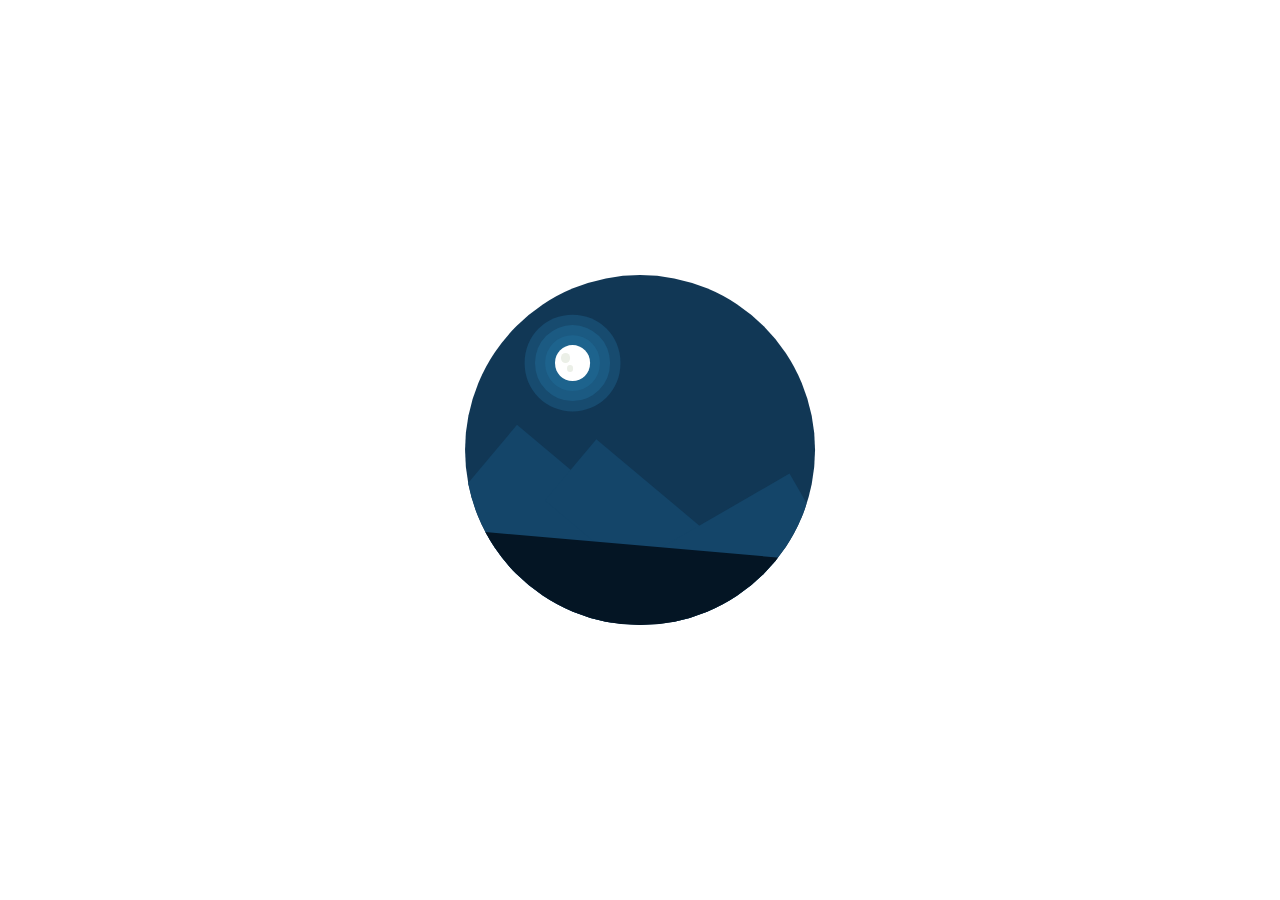
==== Night Sky (Coding Artist)/index.html @ d01d8741 "to continue" ====
<!DOCTYPE html>
<html lang="en">
<head>
    <meta charset="UTF-8">
    <meta name="viewport" content="width=device-width, initial-scale=1.0">
    <link rel="stylesheet" href="styles.css">
    <title>Night Sky - Coding Artist</title>
</head>
<body>
    <div class="container">
        <div class="moon"></div>
        <div class="mountains"></div>
        <div class="land">
            <div class="windmill">
                <div class="light"></div>
                <div class="blades"></div>
            </div>
        </div>
    </div>    
</body>
</html>
---- Night Sky (Coding Artist)/styles.css ----
*,
::before,
::after {
    padding: 0;
    margin: 0;
    box-sizing: border-box;
}

.container {
    background-color: #113755;
    width: 21.87em;     /* 350px */
    height: 21.87em;
    position: absolute;
    top: 50%;
    left: 50%;
    transform: translate(-50%, -50%);
    border-radius: 50%;
    overflow: hidden;
}

.mountains {
    background-color: #144569;
    width: 7.5em;
    height: 12.5em;
    position: absolute;
    left: 1.9em;
    bottom: -0.62em;
    transform: rotate(-50deg);
}

.mountains::before {
    content: "";
    position: absolute;
    width: 8.75em;
    height: 5em;
    background-color: #144569;
    left: 3.12em;
    bottom: 1.25em;
    transform: rotate(-90deg);
}

.mountains::after {
    content: "";
    position: absolute;
    width: 11em;
    height: 6.25em;
    background-color: #144569;
    left: 4.4em;
    bottom: -6.7em;
    transform: rotate(20deg);
}

.land {
    position: absolute;
    width: 28.12em;
    height: 5em;
    background-color: #041524;
    bottom: -0.31em;
    transform: rotate(5deg);
}

.moon {
    width: 2.2em;
    height: 2.2em;
    background-color: white;
    border-radius: 50%;
    position: absolute;
    left: 5.62em;
    top: 4.4em;
    box-shadow: 0 0 0 0.62rem rgba(32, 105, 149, 0.6),
    0 0 0 1.25rem rgba(32, 105, 149, 0.5),
    0 0 0 1.9rem rgba(32, 105, 149, 0.4);
}

.moon::before {
    position: absolute;
    content: "";
    background-color: #ebefe7;
    width: 0.62em;
    height: 0.62em;
    top: 0.5em;
    left: 0.35em;
    border-radius: 50%;
}

.moon::after {
    position: absolute;
    content: "";
    background-color: #ebefe7;
    width: 0.40em;
    height: 0.40em;
    top: 1.25em;
    left: 0.75em;
    border-radius: 50%;
}
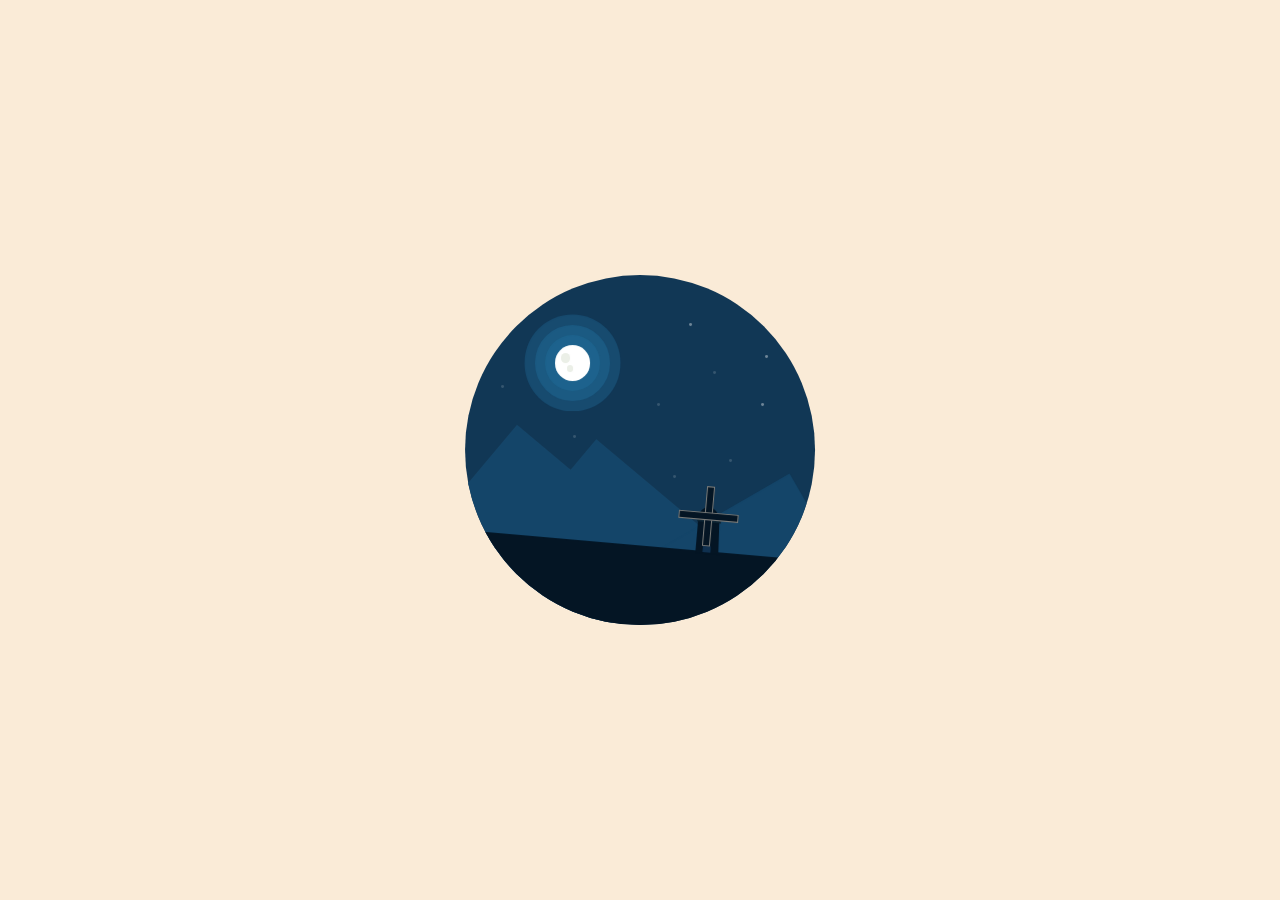
==== commit fc47d163: "Complete :)" ====
--- a/Night Sky (Coding Artist)/index.html
+++ b/Night Sky (Coding Artist)/index.html
@@ -8,12 +8,17 @@
 </head>
 <body>
     <div class="container">
+        <div class="star star-1"></div>
+        <div class="star star-2"></div>
+        <div class="star star-3"></div>
+        <!-- <div class="star star-4"></div> -->
         <div class="moon"></div>
         <div class="mountains"></div>
         <div class="land">
             <div class="windmill">
                 <div class="light"></div>
                 <div class="blades"></div>
+                <div class="circle"></div>
             </div>
         </div>
     </div>    
--- a/Night Sky (Coding Artist)/styles.css
+++ b/Night Sky (Coding Artist)/styles.css
@@ -6,6 +6,10 @@
     box-sizing: border-box;
 }
 
+body {
+    background-color: antiquewhite;
+}
+
 .container {
     background-color: #113755;
     width: 21.87em;     /* 350px */
@@ -16,6 +20,8 @@
     transform: translate(-50%, -50%);
     border-radius: 50%;
     overflow: hidden;
+    /* border: 4px solid #041524; */
+    /* box-shadow: 20px 5px rgba(0, 0, 0, 0.1); */
 }
 
 .mountains {
@@ -92,4 +98,190 @@
     top: 1.25em;
     left: 0.75em;
     border-radius: 50%;
+    top: 1.25em;
+    left: 0.75em;
+}
+
+.windmill {
+    position: absolute;
+    width: 1.45em;
+    height: 0;
+    right: 12.5em;
+    bottom: 4.87em;
+    border-bottom: 2.37em solid #041524;
+    border-left: 0.15 solid transparent;
+    border-right: 0.15em solid transparent;
+}
+
+.windmill::after {
+    position: absolute;
+    content: "";
+    background-color: #041524;
+    height: 0.62em;
+    width: 1.28em;
+    bottom: -0.06em;
+    border-radius: 1.25em 1.25em 0 0 ;
+    z-index: -1;
+}
+
+.windmill::before {
+    content: "";
+    position: absolute;
+    width: 1.5em;
+    height: 0;
+    border-bottom: 0.37em solid #0b2231;
+    border-left: 0.06em solid transparent;
+    border-right: 0.06em solid transparent;
+    right: -0.1em;
+    top: 0.06em;
+}
+
+.light {
+    position: absolute;
+    width: 0.25em;
+    height: 0.25em;
+    background-color: #8daf76;
+    border-radius: 50%;
+    top: 0.75em;
+    left: 0.55em;
+    box-shadow: 
+        0 0 0.06em 0.12em rgba(141, 175, 118, 0.3),
+        0 0 0.06em 0.25em, rgba(141, 175, 118, 0.2);
+}
+
+.light::before {
+    content: "";
+    position: absolute;
+    width: 0.5em;
+    height: 0.5em;
+    background-color: #0f304f;
+    bottom: -1.25em;
+    left: -0.12em;
+    border-radius: 0.25em 0.25em 0 0;
+}
+
+.blades {
+    width: 3.75em;
+    height: 3.75em;
+    /* background-color: orange; */
+    position: absolute;
+    bottom: -1.9em;
+    left: -1.24em;
+    animation: spin 4s infinite linear;
+}
+
+@keyframes spin {
+    100% {
+        transform: rotate(360deg);
+    }
+}
+
+.blades::before {
+    content: "";
+    position: absolute;
+    height: 100%;
+    width: 0.5em;
+    background-color: #041524;
+    border: 1px solid rgba(250, 235, 215, 0.5);
+    left: 1.62em;
+    z-index: 1;
+}
+
+.blades::after {
+    content: "";
+    position: absolute;
+    width:  0.5em;
+    height: 100%;
+    background-color: #041524;
+    border: 1px solid rgba(250, 235, 215, 0.5);
+    transform: rotate(90deg);
+    left: 1.62em;
+    z-index: 1;
+}
+
+.circle {
+    position: absolute;
+    width: 0.65em;
+    height: 0.65em;
+    background: #041524;
+    background: radial-gradient(circle, #041524 30%, rgba(250, 235, 215, 0.795) 65%);
+    border-radius: 50%;
+    top: -0.38em;
+    left: 0.33em;
+
+}
+
+.star,
+.star::before,
+.star::after {
+    position: absolute;
+    width: 0.18em;
+    height: 0.18em;
+    background-color: white;
+    border-radius: 50%;
+    opacity: 0.4;
+    animation: twinkle 1.5s infinite;
+}
+
+@keyframes twinkle{
+    50% {
+        opacity: 1;
+    }
+}
+
+.star-1 {
+    top: 5em;
+    left: 18.75em;
+}
+
+.star-1::before {
+    content: "";
+    top: 1.9em;
+    left: -16.5em;
+    animation-delay: 0.3;
+}
+
+.star-1::after {
+    content: "";
+    top: 5em;
+    left: -12em;
+    animation-delay: 0.7s;
+}
+
+.star-2 {
+    top: 3em;
+    left: 14em;
+}
+
+.star-2::before {
+    content: "";
+    top: 8.5em;
+    left: 2.5em;
+    animation-delay: 0.5s;
+}
+
+.star-2::after {
+    content: "";
+    top: 5em;
+    left: -2em;
+    animation-delay: 0.8s;
+}
+
+.star-3 {
+    top: 8em;
+    left: 18.5em;
+}
+
+.star-3::before {
+    content: "";
+    top: 4.5em;
+    left: -5.5em;
+    animation-delay: 0.7s;
+}
+
+.star-3::after {
+    content: "";
+    top: -2em;
+    left: -3em;
+    animation-delay: 0.3s;
 }